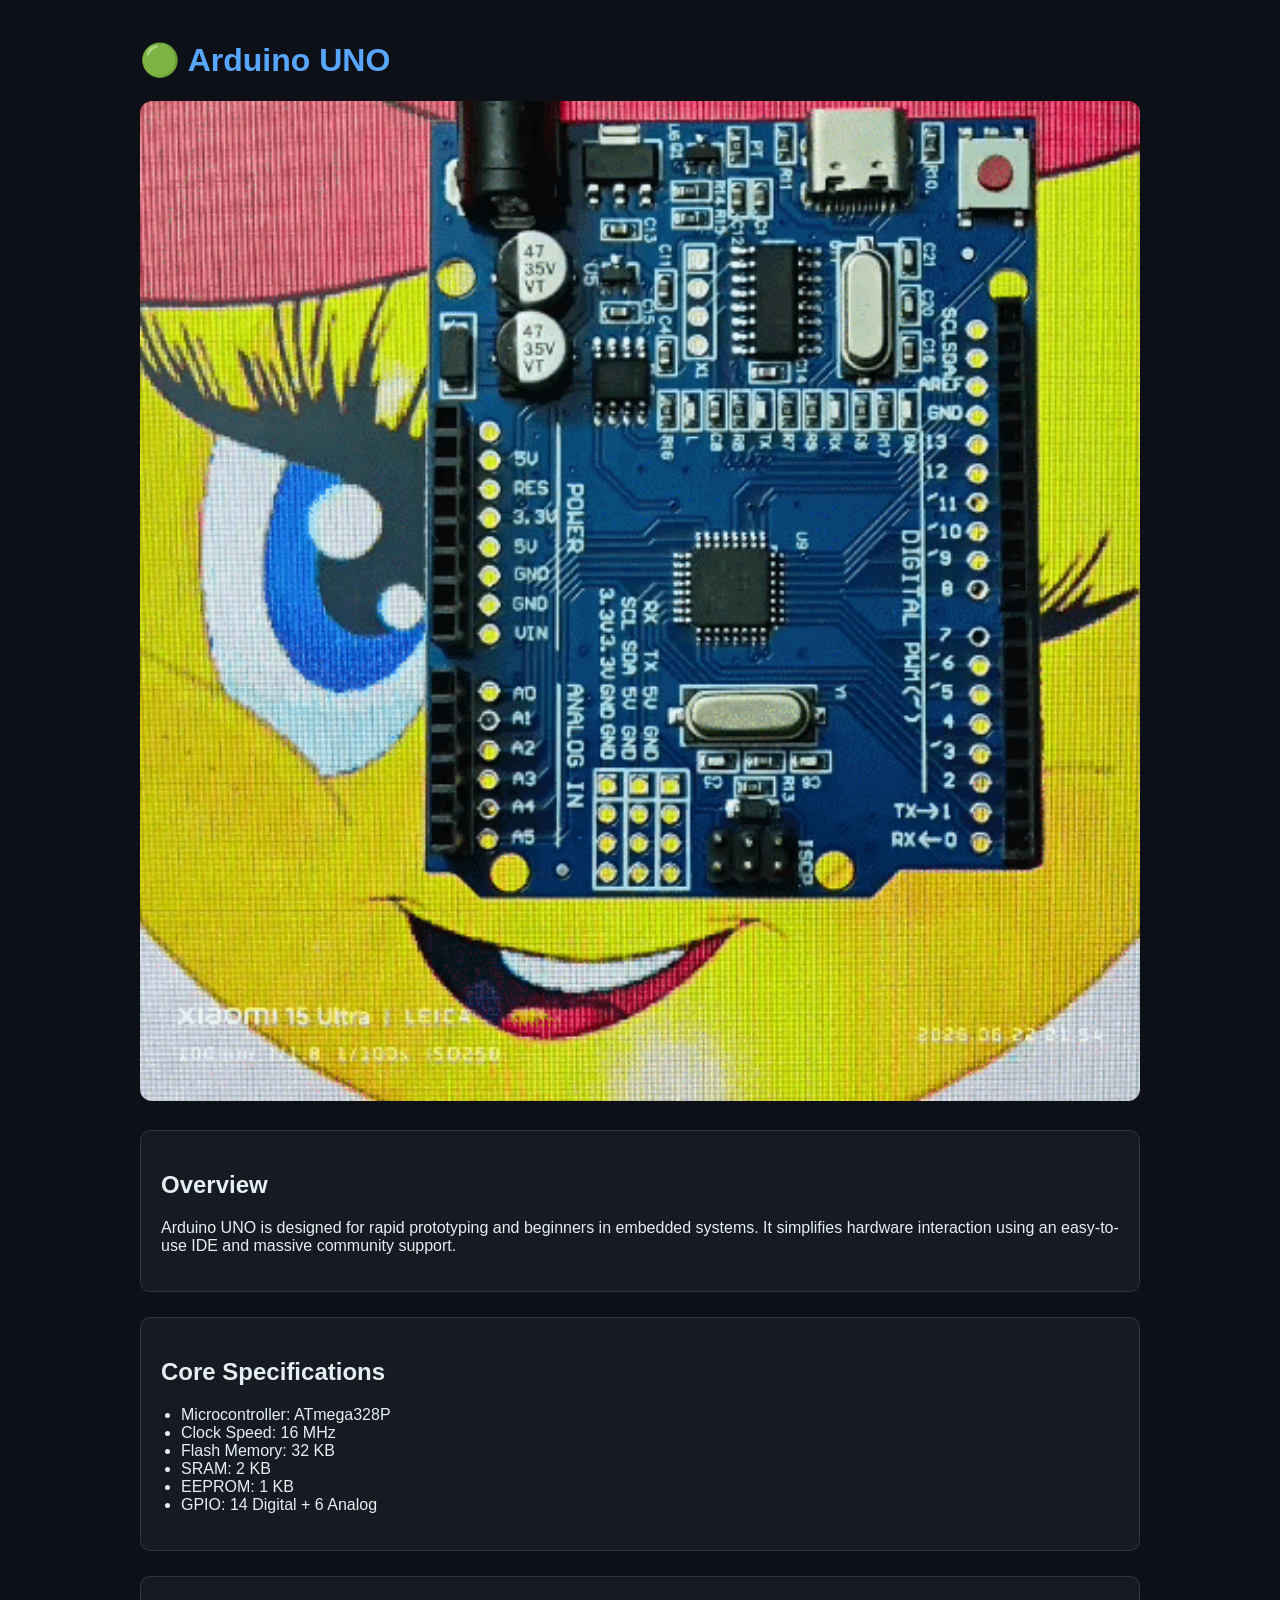
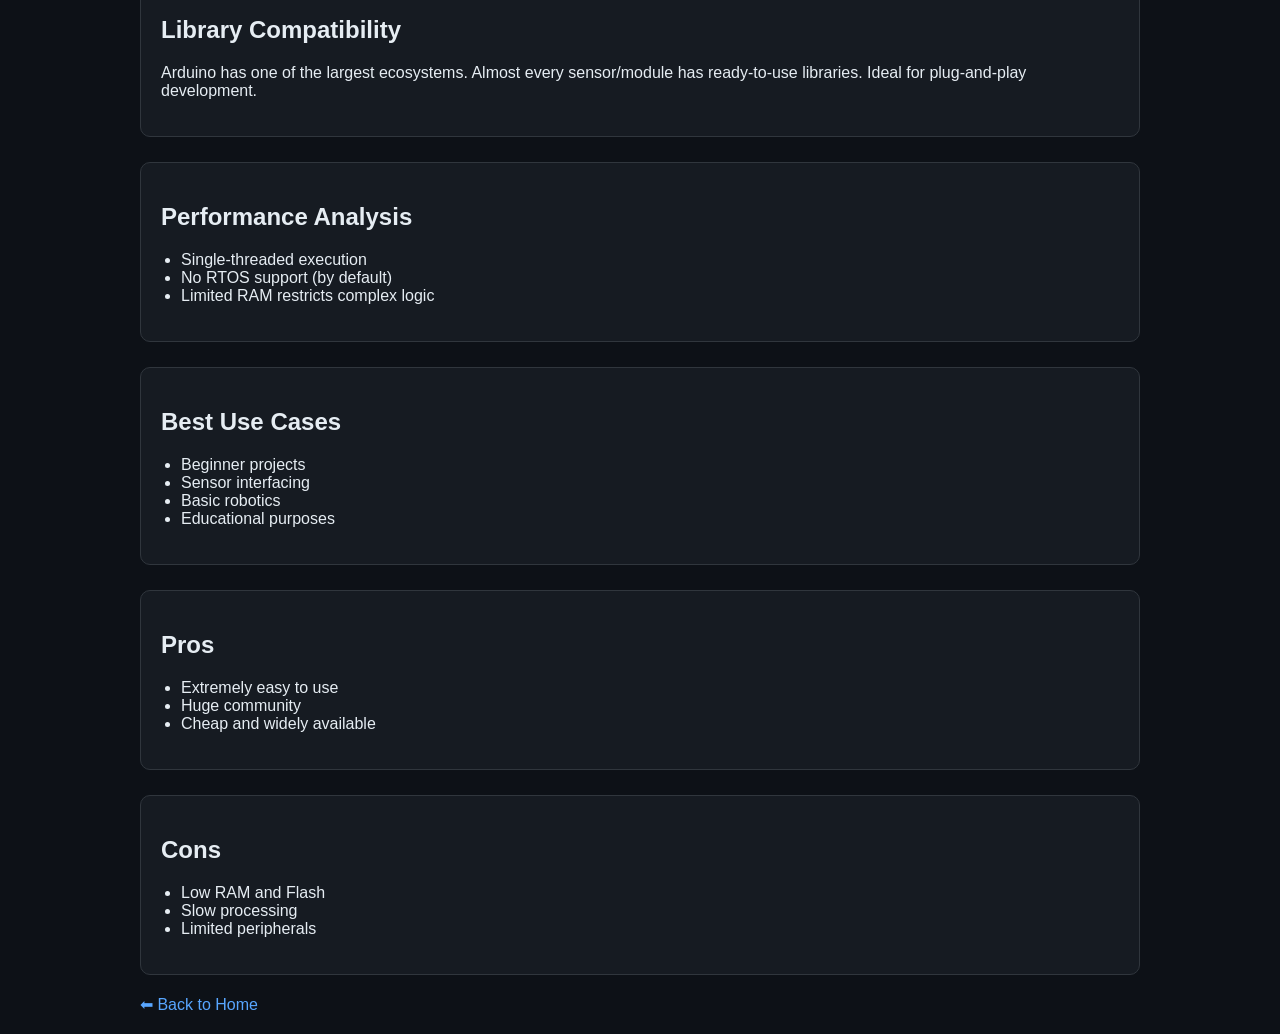
==== arduino.html @ 6913bc60 "Update arduino.html" ====
<!DOCTYPE html>
<html lang="en">
<head>
<meta charset="UTF-8">
<title>Arduino UNO</title>

<style>
body {
  margin:0;
  font-family:Arial;
  background:#0d1117;
  color:#e6edf3;
}

.container {
  max-width:1000px;
  margin:auto;
  padding:20px;
}

h1 {
  color:#58a6ff;
}

.hero img {
  width:100%;
  border-radius:12px;
}

.section {
  margin-top:25px;
  padding:20px;
  background:#161b22;
  border-radius:10px;
  border:1px solid #30363d;
}

ul { padding-left:20px; }

.back {
  display:inline-block;
  margin-top:20px;
  color:#58a6ff;
  text-decoration:none;
}
</style>
</head>

<body>

<div class="container">

<h1>🟢 Arduino UNO</h1>

<div class="hero">
  <img src="Images/Arduino.gif">
</div>

<div class="section">
<h2>Overview</h2>
<p>Arduino UNO is designed for rapid prototyping and beginners in embedded systems. It simplifies hardware interaction using an easy-to-use IDE and massive community support.</p>
</div>

<div class="section">
<h2>Core Specifications</h2>
<ul>
<li>Microcontroller: ATmega328P</li>
<li>Clock Speed: 16 MHz</li>
<li>Flash Memory: 32 KB</li>
<li>SRAM: 2 KB</li>
<li>EEPROM: 1 KB</li>
<li>GPIO: 14 Digital + 6 Analog</li>
</ul>
</div>

<div class="section">
<h2>Library Compatibility</h2>
<p>Arduino has one of the largest ecosystems. Almost every sensor/module has ready-to-use libraries. Ideal for plug-and-play development.</p>
</div>

<div class="section">
<h2>Performance Analysis</h2>
<ul>
<li>Single-threaded execution</li>
<li>No RTOS support (by default)</li>
<li>Limited RAM restricts complex logic</li>
</ul>
</div>

<div class="section">
<h2>Best Use Cases</h2>
<ul>
<li>Beginner projects</li>
<li>Sensor interfacing</li>
<li>Basic robotics</li>
<li>Educational purposes</li>
</ul>
</div>

<div class="section">
<h2>Pros</h2>
<ul>
<li>Extremely easy to use</li>
<li>Huge community</li>
<li>Cheap and widely available</li>
</ul>
</div>

<div class="section">
<h2>Cons</h2>
<ul>
<li>Low RAM and Flash</li>
<li>Slow processing</li>
<li>Limited peripherals</li>
</ul>
</div>

<a class="back" href="index.html">⬅ Back to Home</a>

</div>

</body>
</html>
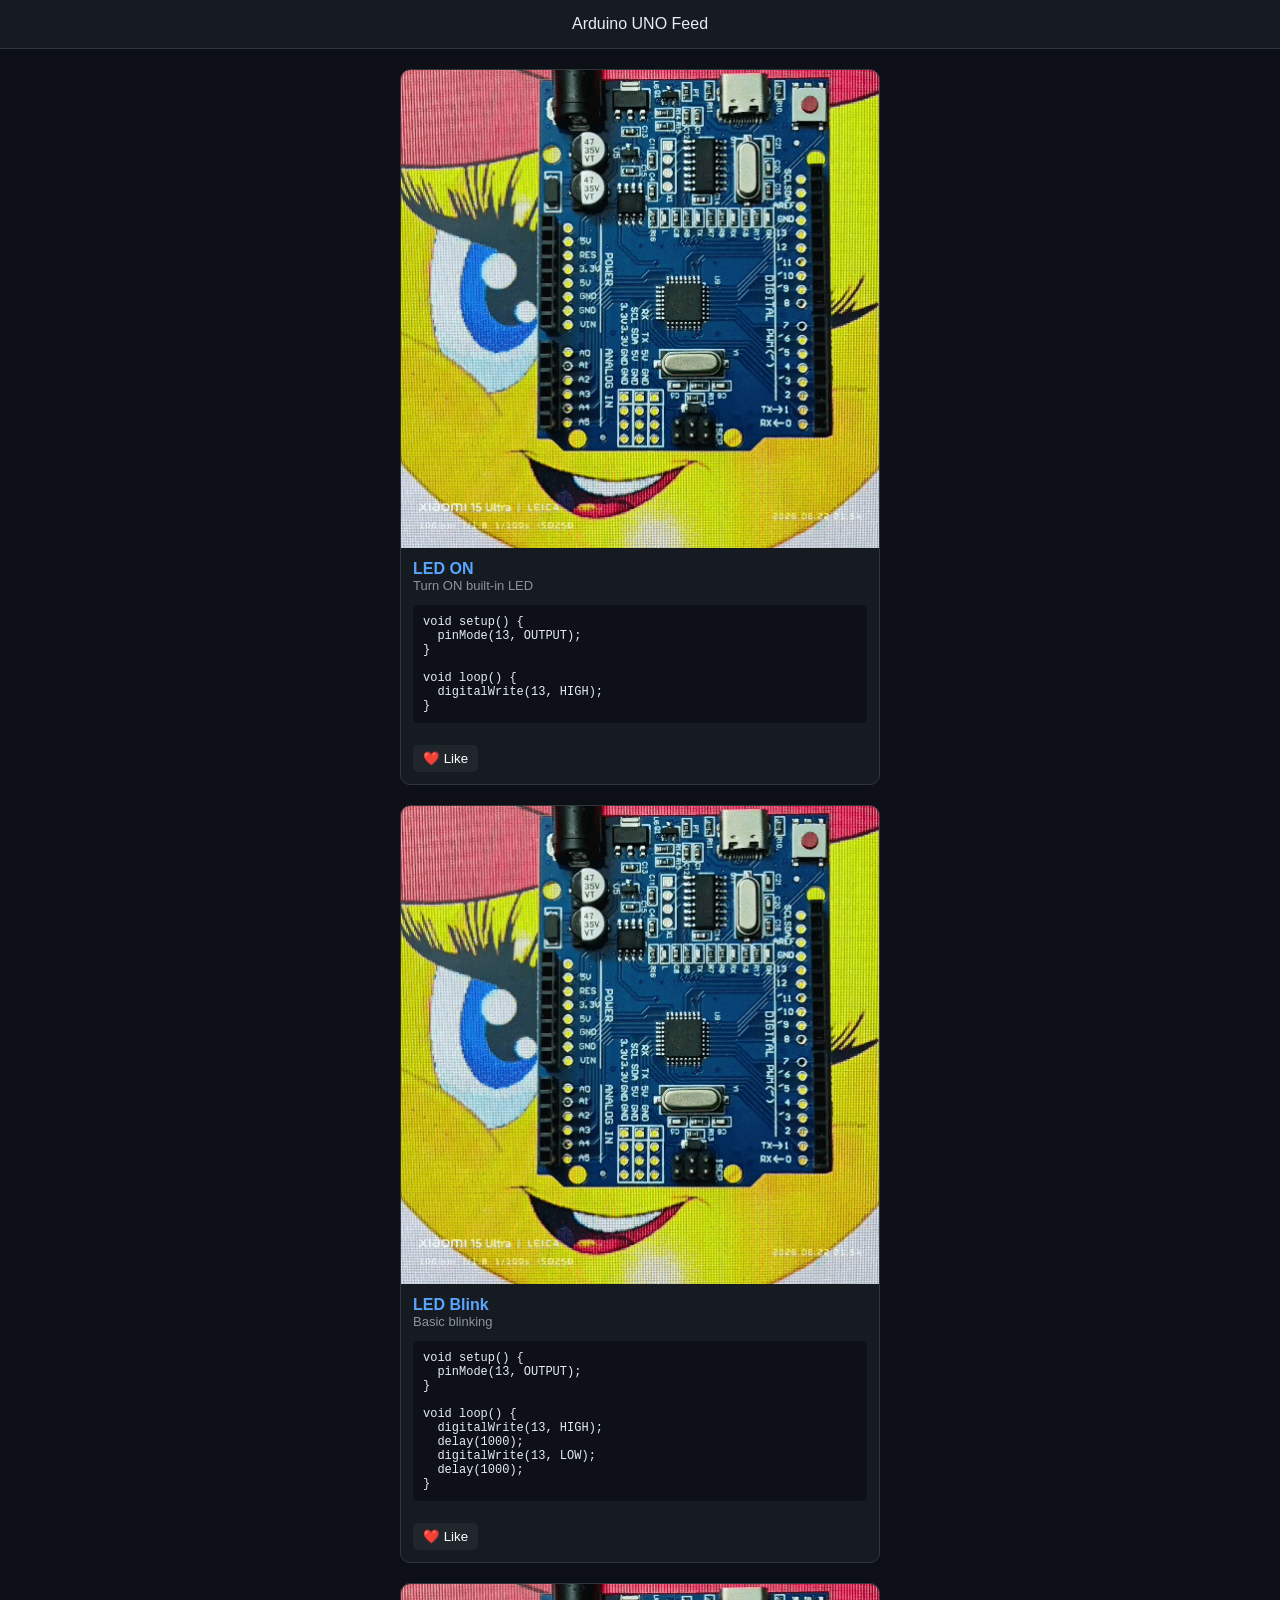
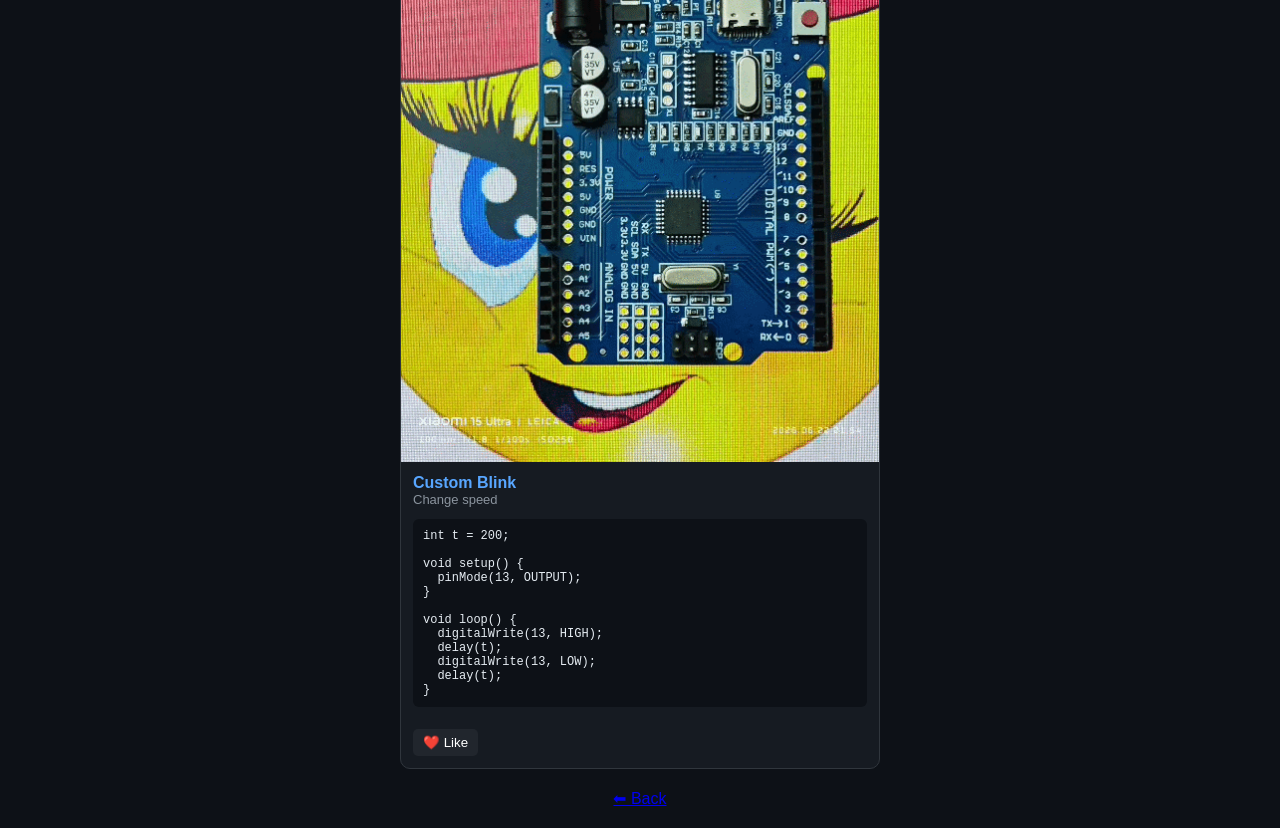
==== commit 113558e2: "Update arduino.html" ====
--- a/arduino.html
+++ b/arduino.html
@@ -2,122 +2,179 @@
 <html lang="en">
 <head>
 <meta charset="UTF-8">
-<title>Arduino UNO</title>
+<meta name="viewport" content="width=device-width, initial-scale=1.0">
+<title>Arduino Feed</title>
 
 <style>
 body {
-  margin:0;
-  font-family:Arial;
-  background:#0d1117;
-  color:#e6edf3;
+  margin: 0;
+  font-family: Arial, sans-serif;
+  background: #0d1117;
+  color: #e6edf3;
 }
 
-.container {
-  max-width:1000px;
-  margin:auto;
-  padding:20px;
+header {
+  text-align: center;
+  padding: 15px;
+  background: #161b22;
+  border-bottom: 1px solid #30363d;
 }
 
-h1 {
-  color:#58a6ff;
+.feed {
+  max-width: 500px;
+  margin: auto;
 }
 
-.hero img {
-  width:100%;
-  border-radius:12px;
+.post {
+  background: #161b22;
+  margin: 20px 10px;
+  border-radius: 10px;
+  overflow: hidden;
+  border: 1px solid #30363d;
 }
 
-.section {
-  margin-top:25px;
-  padding:20px;
-  background:#161b22;
-  border-radius:10px;
-  border:1px solid #30363d;
+.post img {
+  width: 100%;
+  display: block;
 }
 
-ul { padding-left:20px; }
+.content {
+  padding: 12px;
+}
+
+.title {
+  font-weight: bold;
+  color: #58a6ff;
+}
+
+.desc {
+  font-size: 13px;
+  color: #8b949e;
+}
+
+pre {
+  background: #0d1117;
+  padding: 10px;
+  border-radius: 6px;
+  overflow-x: auto;
+  font-size: 12px;
+}
+
+button {
+  margin-top: 10px;
+  padding: 6px 10px;
+  background: #21262d;
+  border: none;
+  color: white;
+  border-radius: 5px;
+  cursor: pointer;
+}
+
+button:hover {
+  background: #30363d;
+}
 
 .back {
-  display:inline-block;
-  margin-top:20px;
-  color:#58a6ff;
-  text-decoration:none;
+  text-align: center;
+  margin: 20px;
 }
 </style>
 </head>
 
 <body>
 
-<div class="container">
+<header>
+  Arduino UNO Feed
+</header>
 
-<h1>🟢 Arduino UNO</h1>
+<div class="feed">
 
-<div class="hero">
-  <img src="Images/Arduino.gif">
-</div>
+  <!-- POST 1 -->
+  <div class="post">
+    <img src="./Images/Arduino.gif" alt="LED ON">
+    <div class="content">
+      <div class="title">LED ON</div>
+      <div class="desc">Turn ON built-in LED</div>
 
-<div class="section">
-<h2>Overview</h2>
-<p>Arduino UNO is designed for rapid prototyping and beginners in embedded systems. It simplifies hardware interaction using an easy-to-use IDE and massive community support.</p>
-</div>
+<pre>
+void setup() {
+  pinMode(13, OUTPUT);
+}
 
-<div class="section">
-<h2>Core Specifications</h2>
-<ul>
-<li>Microcontroller: ATmega328P</li>
-<li>Clock Speed: 16 MHz</li>
-<li>Flash Memory: 32 KB</li>
-<li>SRAM: 2 KB</li>
-<li>EEPROM: 1 KB</li>
-<li>GPIO: 14 Digital + 6 Analog</li>
-</ul>
-</div>
+void loop() {
+  digitalWrite(13, HIGH);
+}
+</pre>
 
-<div class="section">
-<h2>Library Compatibility</h2>
-<p>Arduino has one of the largest ecosystems. Almost every sensor/module has ready-to-use libraries. Ideal for plug-and-play development.</p>
-</div>
+      <button onclick="like(this)">❤️ Like</button>
+    </div>
+  </div>
 
-<div class="section">
-<h2>Performance Analysis</h2>
-<ul>
-<li>Single-threaded execution</li>
-<li>No RTOS support (by default)</li>
-<li>Limited RAM restricts complex logic</li>
-</ul>
-</div>
+  <!-- POST 2 -->
+  <div class="post">
+    <img src="./Images/Arduino.gif" alt="Blink">
+    <div class="content">
+      <div class="title">LED Blink</div>
+      <div class="desc">Basic blinking</div>
 
-<div class="section">
-<h2>Best Use Cases</h2>
-<ul>
-<li>Beginner projects</li>
-<li>Sensor interfacing</li>
-<li>Basic robotics</li>
-<li>Educational purposes</li>
-</ul>
-</div>
+<pre>
+void setup() {
+  pinMode(13, OUTPUT);
+}
 
-<div class="section">
-<h2>Pros</h2>
-<ul>
-<li>Extremely easy to use</li>
-<li>Huge community</li>
-<li>Cheap and widely available</li>
-</ul>
-</div>
+void loop() {
+  digitalWrite(13, HIGH);
+  delay(1000);
+  digitalWrite(13, LOW);
+  delay(1000);
+}
+</pre>
 
-<div class="section">
-<h2>Cons</h2>
-<ul>
-<li>Low RAM and Flash</li>
-<li>Slow processing</li>
-<li>Limited peripherals</li>
-</ul>
-</div>
+      <button onclick="like(this)">❤️ Like</button>
+    </div>
+  </div>
 
-<a class="back" href="index.html">⬅ Back to Home</a>
+  <!-- POST 3 -->
+  <div class="post">
+    <img src="./Images/Arduino.gif" alt="Custom Blink">
+    <div class="content">
+      <div class="title">Custom Blink</div>
+      <div class="desc">Change speed</div>
+
+<pre>
+int t = 200;
+
+void setup() {
+  pinMode(13, OUTPUT);
+}
+
+void loop() {
+  digitalWrite(13, HIGH);
+  delay(t);
+  digitalWrite(13, LOW);
+  delay(t);
+}
+</pre>
+
+      <button onclick="like(this)">❤️ Like</button>
+    </div>
+  </div>
 
 </div>
 
+<div class="back">
+  <a href="./index.html">⬅ Back</a>
+</div>
+
+<script>
+function like(btn) {
+  if (btn.innerHTML === "❤️ Like") {
+    btn.innerHTML = "❤️ Liked";
+  } else {
+    btn.innerHTML = "❤️ Like";
+  }
+}
+</script>
+
 </body>
 </html>
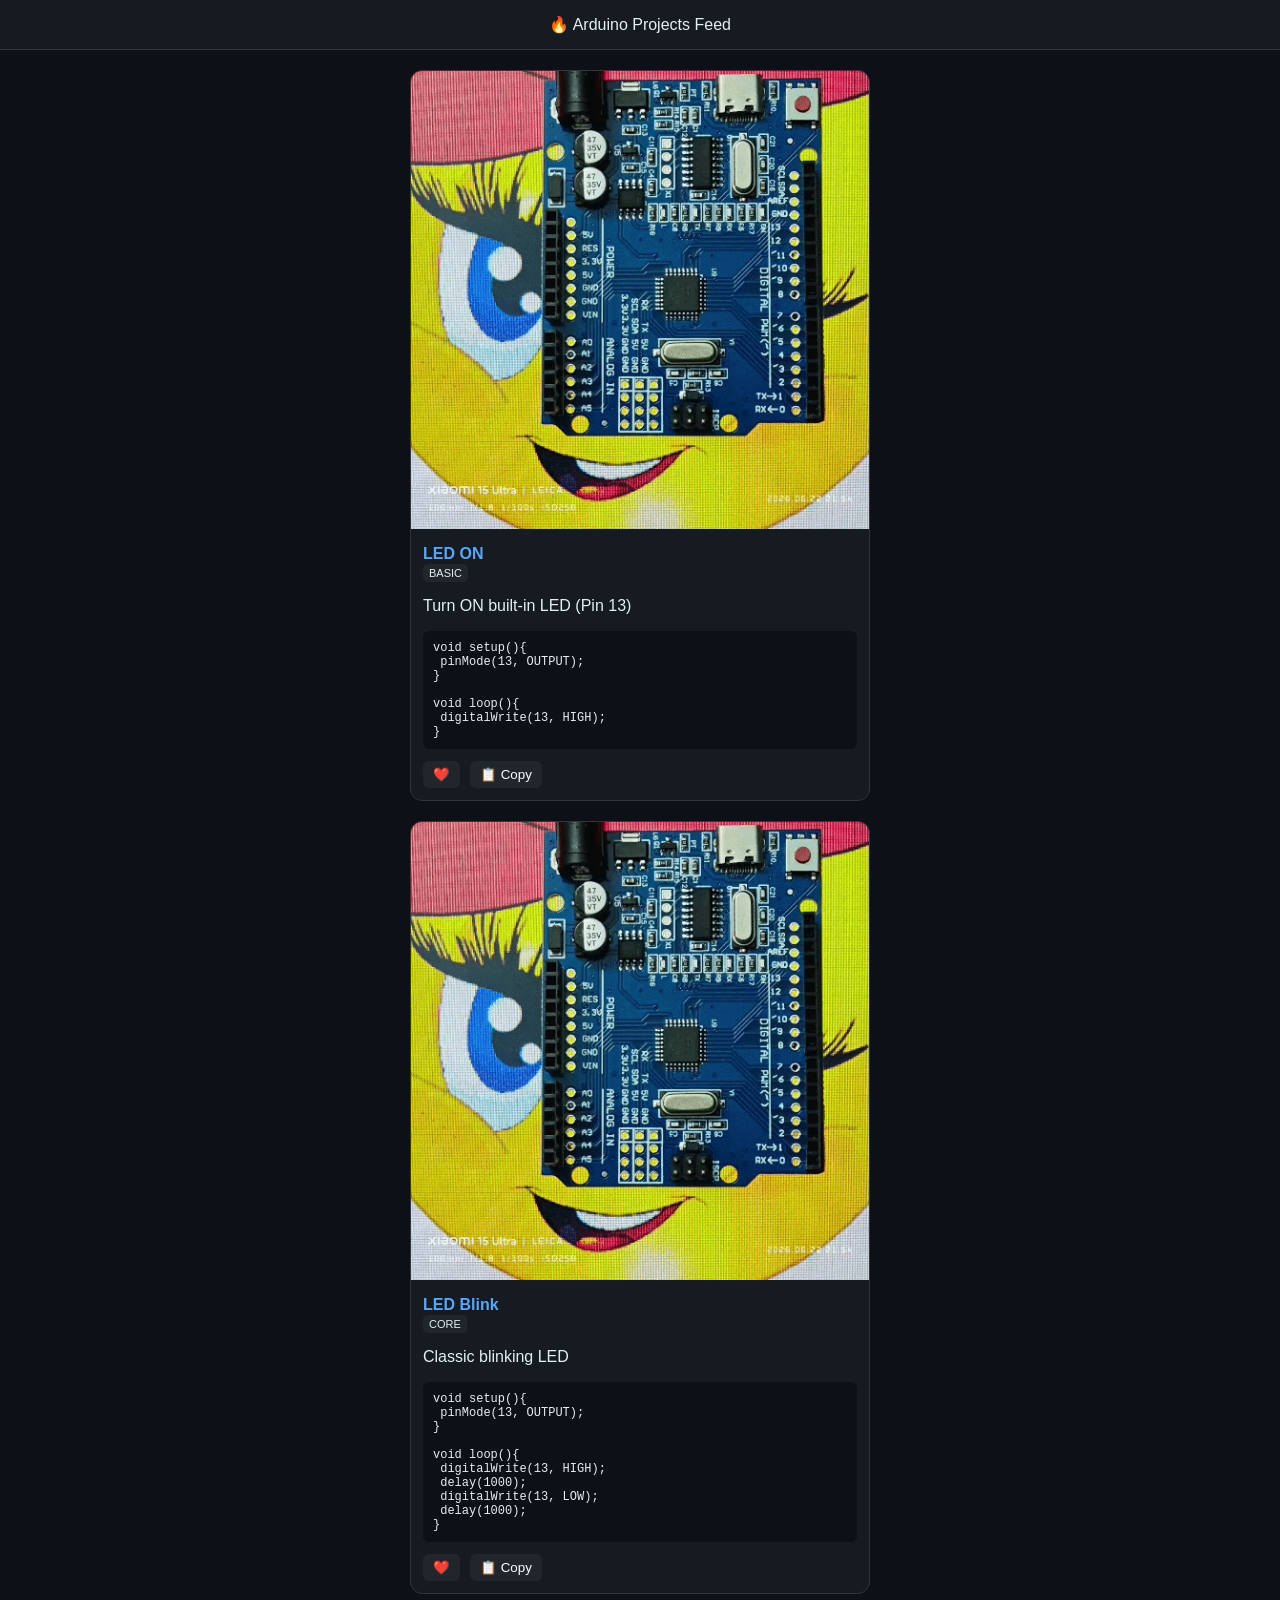
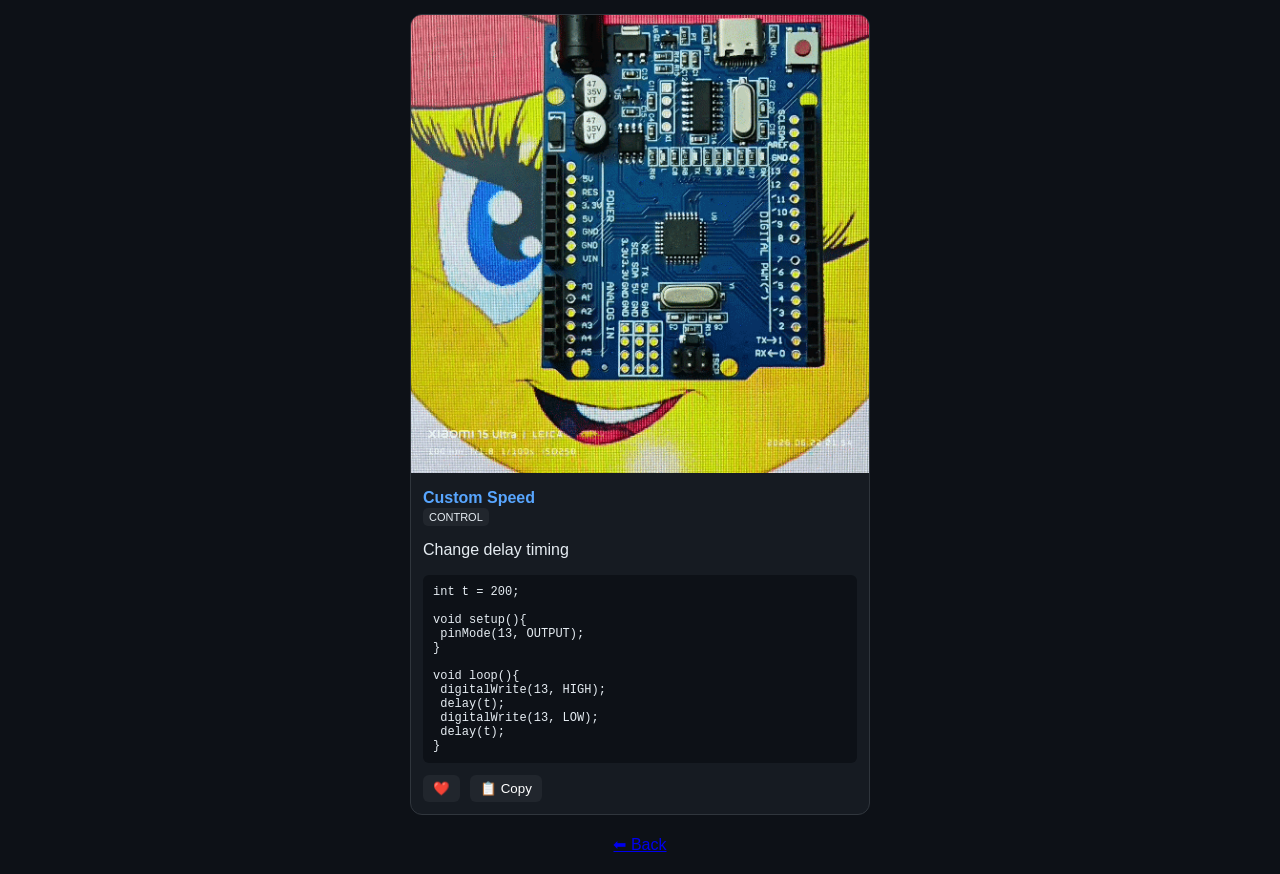
==== commit 9c18c2b5: "Update arduino.html" ====
--- a/arduino.html
+++ b/arduino.html
@@ -1,178 +1,213 @@
 <!DOCTYPE html>
-<html lang="en">
+<html>
 <head>
-<meta charset="UTF-8">
-<meta name="viewport" content="width=device-width, initial-scale=1.0">
 <title>Arduino Feed</title>
 
 <style>
 body {
-  margin: 0;
-  font-family: Arial, sans-serif;
-  background: #0d1117;
-  color: #e6edf3;
-}
-
-header {
-  text-align: center;
-  padding: 15px;
-  background: #161b22;
-  border-bottom: 1px solid #30363d;
-}
-
+  margin:0;
+  font-family:sans-serif;
+  background:#0d1117;
+  color:#e6edf3;
+}
+
+/* HEADER */
+.header {
+  text-align:center;
+  padding:15px;
+  background:#161b22;
+  position:sticky;
+  top:0;
+  border-bottom:1px solid #30363d;
+}
+
+/* FEED */
 .feed {
-  max-width: 500px;
-  margin: auto;
-}
-
+  max-width:500px;
+  margin:auto;
+}
+
+/* POST */
 .post {
-  background: #161b22;
-  margin: 20px 10px;
-  border-radius: 10px;
-  overflow: hidden;
-  border: 1px solid #30363d;
-}
-
+  margin:20px;
+  background:#161b22;
+  border-radius:12px;
+  overflow:hidden;
+  border:1px solid #30363d;
+  transition:0.3s;
+}
+
+.post:hover {
+  border-color:#58a6ff;
+}
+
+/* IMAGE */
 .post img {
-  width: 100%;
-  display: block;
-}
-
+  width:100%;
+}
+
+/* CONTENT */
 .content {
-  padding: 12px;
+  padding:12px;
 }
 
 .title {
-  font-weight: bold;
-  color: #58a6ff;
-}
-
-.desc {
-  font-size: 13px;
-  color: #8b949e;
-}
-
+  color:#58a6ff;
+  font-weight:bold;
+}
+
+.tag {
+  font-size:11px;
+  background:#21262d;
+  padding:3px 6px;
+  border-radius:5px;
+  margin-right:5px;
+}
+
+/* CODE */
 pre {
-  background: #0d1117;
-  padding: 10px;
-  border-radius: 6px;
-  overflow-x: auto;
-  font-size: 12px;
+  background:#0d1117;
+  padding:10px;
+  border-radius:6px;
+  font-size:12px;
+  overflow-x:auto;
+}
+
+/* BUTTONS */
+.actions {
+  display:flex;
+  gap:10px;
+  margin-top:10px;
 }
 
 button {
-  margin-top: 10px;
-  padding: 6px 10px;
-  background: #21262d;
-  border: none;
-  color: white;
-  border-radius: 5px;
-  cursor: pointer;
+  padding:6px 10px;
+  border:none;
+  background:#21262d;
+  color:white;
+  border-radius:6px;
+  cursor:pointer;
 }
 
 button:hover {
-  background: #30363d;
-}
-
+  background:#30363d;
+}
+
+/* BACK */
 .back {
-  text-align: center;
-  margin: 20px;
+  text-align:center;
+  margin:20px;
 }
 </style>
 </head>
 
 <body>
 
-<header>
-  Arduino UNO Feed
-</header>
+<div class="header">🔥 Arduino Projects Feed</div>
 
 <div class="feed">
 
-  <!-- POST 1 -->
-  <div class="post">
-    <img src="./Images/Arduino.gif" alt="LED ON">
-    <div class="content">
-      <div class="title">LED ON</div>
-      <div class="desc">Turn ON built-in LED</div>
-
-<pre>
-void setup() {
-  pinMode(13, OUTPUT);
-}
-
-void loop() {
-  digitalWrite(13, HIGH);
+<!-- POST 1 -->
+<div class="post">
+<img src="./images/arduino.gif">
+<div class="content">
+<div class="title">LED ON</div>
+<span class="tag">BASIC</span>
+
+<p>Turn ON built-in LED (Pin 13)</p>
+
+<pre id="code1">
+void setup(){
+ pinMode(13, OUTPUT);
+}
+
+void loop(){
+ digitalWrite(13, HIGH);
 }
 </pre>
 
-      <button onclick="like(this)">❤️ Like</button>
-    </div>
-  </div>
-
-  <!-- POST 2 -->
-  <div class="post">
-    <img src="./Images/Arduino.gif" alt="Blink">
-    <div class="content">
-      <div class="title">LED Blink</div>
-      <div class="desc">Basic blinking</div>
-
-<pre>
-void setup() {
-  pinMode(13, OUTPUT);
-}
-
-void loop() {
-  digitalWrite(13, HIGH);
-  delay(1000);
-  digitalWrite(13, LOW);
-  delay(1000);
+<div class="actions">
+<button onclick="like(this)">❤️</button>
+<button onclick="copyCode('code1')">📋 Copy</button>
+</div>
+</div>
+</div>
+
+<!-- POST 2 -->
+<div class="post">
+<img src="./images/arduino.gif">
+<div class="content">
+<div class="title">LED Blink</div>
+<span class="tag">CORE</span>
+
+<p>Classic blinking LED</p>
+
+<pre id="code2">
+void setup(){
+ pinMode(13, OUTPUT);
+}
+
+void loop(){
+ digitalWrite(13, HIGH);
+ delay(1000);
+ digitalWrite(13, LOW);
+ delay(1000);
 }
 </pre>
 
-      <button onclick="like(this)">❤️ Like</button>
-    </div>
-  </div>
-
-  <!-- POST 3 -->
-  <div class="post">
-    <img src="./Images/Arduino.gif" alt="Custom Blink">
-    <div class="content">
-      <div class="title">Custom Blink</div>
-      <div class="desc">Change speed</div>
-
-<pre>
+<div class="actions">
+<button onclick="like(this)">❤️</button>
+<button onclick="copyCode('code2')">📋 Copy</button>
+</div>
+</div>
+</div>
+
+<!-- POST 3 -->
+<div class="post">
+<img src="./images/arduino.gif">
+<div class="content">
+<div class="title">Custom Speed</div>
+<span class="tag">CONTROL</span>
+
+<p>Change delay timing</p>
+
+<pre id="code3">
 int t = 200;
 
-void setup() {
-  pinMode(13, OUTPUT);
-}
-
-void loop() {
-  digitalWrite(13, HIGH);
-  delay(t);
-  digitalWrite(13, LOW);
-  delay(t);
+void setup(){
+ pinMode(13, OUTPUT);
+}
+
+void loop(){
+ digitalWrite(13, HIGH);
+ delay(t);
+ digitalWrite(13, LOW);
+ delay(t);
 }
 </pre>
 
-      <button onclick="like(this)">❤️ Like</button>
-    </div>
-  </div>
+<div class="actions">
+<button onclick="like(this)">❤️</button>
+<button onclick="copyCode('code3')">📋 Copy</button>
+</div>
+</div>
+</div>
 
 </div>
 
 <div class="back">
-  <a href="./index.html">⬅ Back</a>
+<a href="./index.html">⬅ Back</a>
 </div>
 
 <script>
-function like(btn) {
-  if (btn.innerHTML === "❤️ Like") {
-    btn.innerHTML = "❤️ Liked";
-  } else {
-    btn.innerHTML = "❤️ Like";
-  }
+function like(btn){
+ btn.style.color = btn.style.color === "red" ? "white" : "red";
+}
+
+function copyCode(id){
+ let text = document.getElementById(id).innerText;
+ navigator.clipboard.writeText(text);
+ alert("Code copied!");
 }
 </script>
 
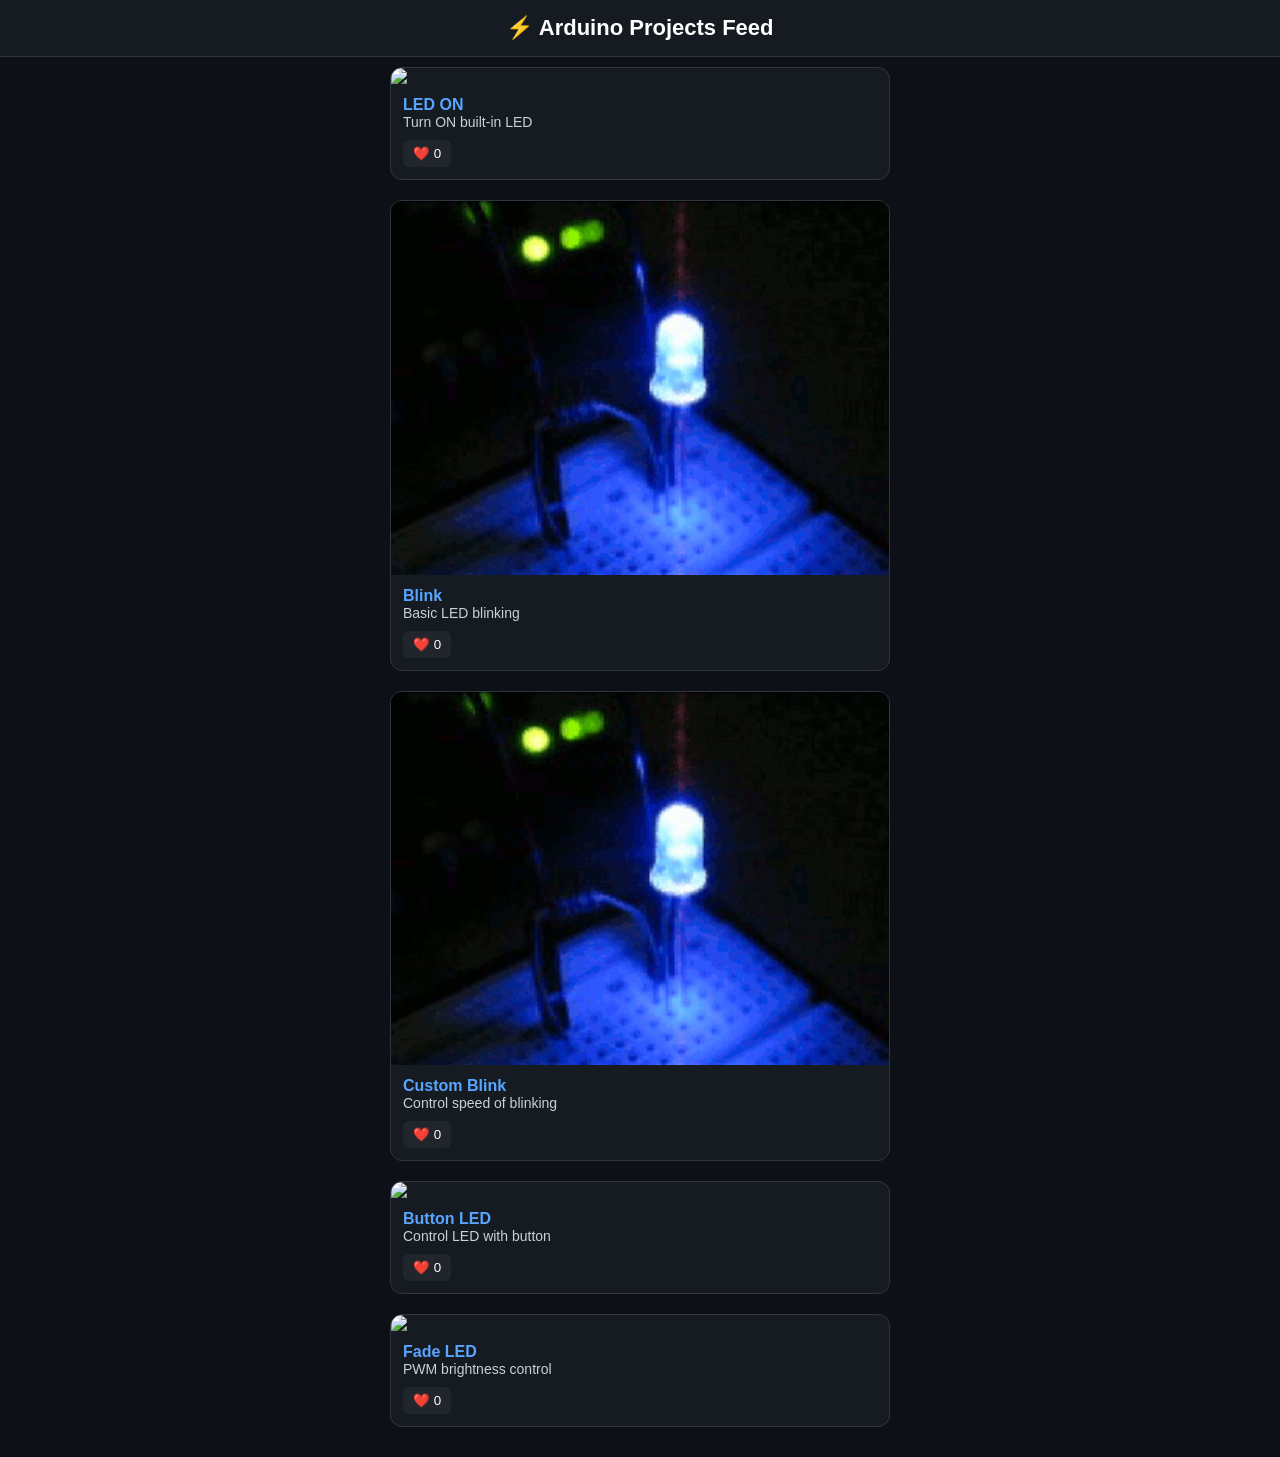
==== commit 3143a9da: "Update arduino.html" ====
--- a/arduino.html
+++ b/arduino.html
@@ -1,214 +1,192 @@
 <!DOCTYPE html>
-<html>
+<html lang="en">
 <head>
+<meta charset="UTF-8">
+<meta name="viewport" content="width=device-width, initial-scale=1.0">
 <title>Arduino Feed</title>
 
 <style>
 body {
-  margin:0;
-  font-family:sans-serif;
-  background:#0d1117;
-  color:#e6edf3;
+  margin: 0;
+  font-family: Arial, sans-serif;
+  background: #0d1117;
+  color: white;
 }
 
 /* HEADER */
 .header {
-  text-align:center;
-  padding:15px;
-  background:#161b22;
-  position:sticky;
-  top:0;
-  border-bottom:1px solid #30363d;
+  text-align: center;
+  padding: 15px;
+  font-size: 22px;
+  font-weight: bold;
+  background: #161b22;
+  border-bottom: 1px solid #30363d;
 }
 
 /* FEED */
 .feed {
-  max-width:500px;
-  margin:auto;
+  max-width: 500px;
+  margin: auto;
+  padding: 10px;
 }
 
 /* POST */
 .post {
-  margin:20px;
-  background:#161b22;
-  border-radius:12px;
-  overflow:hidden;
-  border:1px solid #30363d;
-  transition:0.3s;
+  background: #161b22;
+  margin-bottom: 20px;
+  border-radius: 12px;
+  overflow: hidden;
+  border: 1px solid #30363d;
+  cursor: pointer;
+  transition: 0.2s;
 }
 
 .post:hover {
-  border-color:#58a6ff;
+  transform: scale(1.02);
 }
 
 /* IMAGE */
 .post img {
-  width:100%;
+  width: 100%;
+  display: block;
 }
 
 /* CONTENT */
 .content {
-  padding:12px;
+  padding: 12px;
 }
 
 .title {
-  color:#58a6ff;
-  font-weight:bold;
+  color: #58a6ff;
+  font-weight: bold;
 }
 
-.tag {
-  font-size:11px;
-  background:#21262d;
-  padding:3px 6px;
-  border-radius:5px;
-  margin-right:5px;
+.desc {
+  color: #c9d1d9;
+  font-size: 14px;
 }
 
-/* CODE */
-pre {
-  background:#0d1117;
-  padding:10px;
-  border-radius:6px;
-  font-size:12px;
-  overflow-x:auto;
-}
-
-/* BUTTONS */
+/* ACTIONS */
 .actions {
-  display:flex;
-  gap:10px;
-  margin-top:10px;
+  display: flex;
+  justify-content: space-between;
+  margin-top: 10px;
 }
 
 button {
-  padding:6px 10px;
-  border:none;
-  background:#21262d;
-  color:white;
-  border-radius:6px;
-  cursor:pointer;
+  background: #21262d;
+  border: none;
+  color: white;
+  padding: 6px 10px;
+  border-radius: 6px;
+  cursor: pointer;
 }
 
 button:hover {
-  background:#30363d;
-}
-
-/* BACK */
-.back {
-  text-align:center;
-  margin:20px;
+  background: #30363d;
 }
 </style>
 </head>
 
 <body>
 
-<div class="header">🔥 Arduino Projects Feed</div>
+<div class="header">⚡ Arduino Projects Feed</div>
 
 <div class="feed">
 
-<!-- POST 1 -->
-<div class="post">
-<img src="./images/arduino.gif">
+<!-- LED ON -->
+<div class="post" onclick="openPage('pages/led-on.html')">
+<img src="images/led-on.png">
 <div class="content">
 <div class="title">LED ON</div>
-<span class="tag">BASIC</span>
-
-<p>Turn ON built-in LED (Pin 13)</p>
-
-<pre id="code1">
-void setup(){
- pinMode(13, OUTPUT);
-}
-
-void loop(){
- digitalWrite(13, HIGH);
-}
-</pre>
+<div class="desc">Turn ON built-in LED</div>
 
 <div class="actions">
-<button onclick="like(this)">❤️</button>
-<button onclick="copyCode('code1')">📋 Copy</button>
+<button onclick="like(event,'p1')">❤️ <span id="p1">0</span></button>
 </div>
 </div>
 </div>
 
-<!-- POST 2 -->
-<div class="post">
-<img src="./images/arduino.gif">
+<!-- BLINK -->
+<div class="post" onclick="openPage('pages/blink.html')">
+<img src="images/blink.gif">
 <div class="content">
-<div class="title">LED Blink</div>
-<span class="tag">CORE</span>
-
-<p>Classic blinking LED</p>
-
-<pre id="code2">
-void setup(){
- pinMode(13, OUTPUT);
-}
-
-void loop(){
- digitalWrite(13, HIGH);
- delay(1000);
- digitalWrite(13, LOW);
- delay(1000);
-}
-</pre>
+<div class="title">Blink</div>
+<div class="desc">Basic LED blinking</div>
 
 <div class="actions">
-<button onclick="like(this)">❤️</button>
-<button onclick="copyCode('code2')">📋 Copy</button>
+<button onclick="like(event,'p2')">❤️ <span id="p2">0</span></button>
 </div>
 </div>
 </div>
 
-<!-- POST 3 -->
-<div class="post">
-<img src="./images/arduino.gif">
+<!-- CUSTOM BLINK -->
+<div class="post" onclick="openPage('pages/custom-blink.html')">
+<img src="images/blink.gif">
 <div class="content">
-<div class="title">Custom Speed</div>
-<span class="tag">CONTROL</span>
-
-<p>Change delay timing</p>
-
-<pre id="code3">
-int t = 200;
-
-void setup(){
- pinMode(13, OUTPUT);
-}
-
-void loop(){
- digitalWrite(13, HIGH);
- delay(t);
- digitalWrite(13, LOW);
- delay(t);
-}
-</pre>
+<div class="title">Custom Blink</div>
+<div class="desc">Control speed of blinking</div>
 
 <div class="actions">
-<button onclick="like(this)">❤️</button>
-<button onclick="copyCode('code3')">📋 Copy</button>
+<button onclick="like(event,'p3')">❤️ <span id="p3">0</span></button>
+</div>
+</div>
+</div>
+
+<!-- BUTTON LED -->
+<div class="post" onclick="openPage('pages/button-led.html')">
+<img src="images/button.gif">
+<div class="content">
+<div class="title">Button LED</div>
+<div class="desc">Control LED with button</div>
+
+<div class="actions">
+<button onclick="like(event,'p4')">❤️ <span id="p4">0</span></button>
+</div>
+</div>
+</div>
+
+<!-- FADE LED -->
+<div class="post" onclick="openPage('pages/fade-led.html')">
+<img src="images/fade.gif">
+<div class="content">
+<div class="title">Fade LED</div>
+<div class="desc">PWM brightness control</div>
+
+<div class="actions">
+<button onclick="like(event,'p5')">❤️ <span id="p5">0</span></button>
 </div>
 </div>
 </div>
 
 </div>
 
-<div class="back">
-<a href="./index.html">⬅ Back</a>
-</div>
+<script>
 
-<script>
-function like(btn){
- btn.style.color = btn.style.color === "red" ? "white" : "red";
+/* OPEN PAGE */
+function openPage(page){
+  window.location.href = page;
 }
 
-function copyCode(id){
- let text = document.getElementById(id).innerText;
- navigator.clipboard.writeText(text);
- alert("Code copied!");
+/* LIKE SYSTEM */
+function like(e,id){
+  e.stopPropagation();
+
+  let count = localStorage.getItem(id) || 0;
+  count++;
+
+  localStorage.setItem(id,count);
+  document.getElementById(id).innerText = count;
 }
+
+/* LOAD SAVED LIKES */
+window.onload = function(){
+  ['p1','p2','p3','p4','p5'].forEach(id=>{
+    let val = localStorage.getItem(id) || 0;
+    document.getElementById(id).innerText = val;
+  });
+}
+
 </script>
 
 </body>
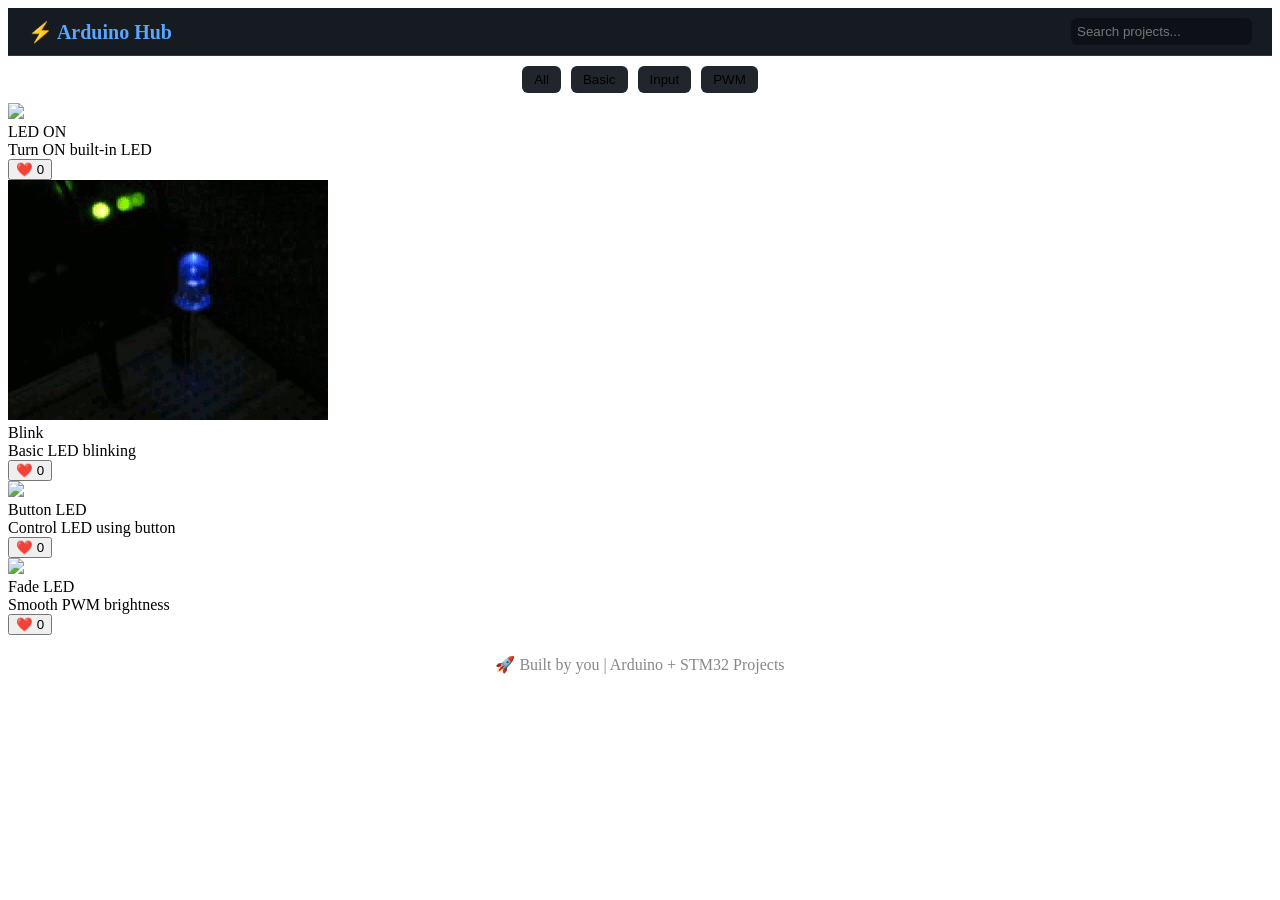
==== commit 919ba429: "Update arduino.html" ====
--- a/arduino.html
+++ b/arduino.html
@@ -5,97 +5,86 @@
 <meta name="viewport" content="width=device-width, initial-scale=1.0">
 <title>Arduino Feed</title>
 
+<link rel="stylesheet" href="styles/style.css">
+
 <style>
-body {
-  margin: 0;
-  font-family: Arial, sans-serif;
-  background: #0d1117;
-  color: white;
-}
-
-/* HEADER */
-.header {
-  text-align: center;
-  padding: 15px;
-  font-size: 22px;
-  font-weight: bold;
-  background: #161b22;
-  border-bottom: 1px solid #30363d;
-}
-
-/* FEED */
-.feed {
-  max-width: 500px;
-  margin: auto;
-  padding: 10px;
-}
-
-/* POST */
-.post {
-  background: #161b22;
-  margin-bottom: 20px;
-  border-radius: 12px;
-  overflow: hidden;
-  border: 1px solid #30363d;
-  cursor: pointer;
-  transition: 0.2s;
-}
-
-.post:hover {
-  transform: scale(1.02);
-}
-
-/* IMAGE */
-.post img {
-  width: 100%;
-  display: block;
-}
-
-/* CONTENT */
-.content {
-  padding: 12px;
-}
-
-.title {
-  color: #58a6ff;
-  font-weight: bold;
-}
-
-.desc {
-  color: #c9d1d9;
-  font-size: 14px;
-}
-
-/* ACTIONS */
-.actions {
-  display: flex;
-  justify-content: space-between;
-  margin-top: 10px;
-}
-
-button {
-  background: #21262d;
-  border: none;
-  color: white;
-  padding: 6px 10px;
-  border-radius: 6px;
-  cursor: pointer;
-}
-
-button:hover {
-  background: #30363d;
-}
+
+/* NAVBAR */
+.navbar {
+  display:flex;
+  justify-content:space-between;
+  align-items:center;
+  padding:10px 20px;
+  background:#161b22;
+  border-bottom:1px solid #30363d;
+}
+
+.logo {
+  font-size:20px;
+  font-weight:bold;
+  color:#58a6ff;
+}
+
+.search {
+  padding:6px;
+  border-radius:6px;
+  border:none;
+  background:#0d1117;
+  color:white;
+}
+
+/* FILTERS */
+.filters {
+  display:flex;
+  gap:10px;
+  padding:10px;
+  justify-content:center;
+}
+
+.filter-btn {
+  background:#21262d;
+  border:none;
+  padding:6px 12px;
+  border-radius:6px;
+  cursor:pointer;
+}
+
+.filter-btn:hover {
+  background:#30363d;
+}
+
+/* FOOTER */
+.footer {
+  text-align:center;
+  padding:20px;
+  color:#888;
+}
+
 </style>
+
 </head>
 
 <body>
 
-<div class="header">⚡ Arduino Projects Feed</div>
-
-<div class="feed">
+<!-- NAVBAR -->
+<div class="navbar">
+  <div class="logo">⚡ Arduino Hub</div>
+  <input class="search" placeholder="Search projects..." onkeyup="searchPost(this.value)">
+</div>
+
+<!-- FILTERS -->
+<div class="filters">
+  <button class="filter-btn" onclick="filter('all')">All</button>
+  <button class="filter-btn" onclick="filter('basic')">Basic</button>
+  <button class="filter-btn" onclick="filter('input')">Input</button>
+  <button class="filter-btn" onclick="filter('pwm')">PWM</button>
+</div>
+
+<!-- FEED -->
+<div class="feed" id="feed">
 
 <!-- LED ON -->
-<div class="post" onclick="openPage('pages/led-on.html')">
+<div class="post basic" data-name="led on" onclick="openPage('pages/led-on.html')">
 <img src="images/led-on.png">
 <div class="content">
 <div class="title">LED ON</div>
@@ -108,7 +97,7 @@
 </div>
 
 <!-- BLINK -->
-<div class="post" onclick="openPage('pages/blink.html')">
+<div class="post basic" data-name="blink" onclick="openPage('pages/blink.html')">
 <img src="images/blink.gif">
 <div class="content">
 <div class="title">Blink</div>
@@ -120,12 +109,12 @@
 </div>
 </div>
 
-<!-- CUSTOM BLINK -->
-<div class="post" onclick="openPage('pages/custom-blink.html')">
-<img src="images/blink.gif">
-<div class="content">
-<div class="title">Custom Blink</div>
-<div class="desc">Control speed of blinking</div>
+<!-- BUTTON -->
+<div class="post input" data-name="button led" onclick="openPage('pages/button-led.html')">
+<img src="images/button.gif">
+<div class="content">
+<div class="title">Button LED</div>
+<div class="desc">Control LED using button</div>
 
 <div class="actions">
 <button onclick="like(event,'p3')">❤️ <span id="p3">0</span></button>
@@ -133,12 +122,12 @@
 </div>
 </div>
 
-<!-- BUTTON LED -->
-<div class="post" onclick="openPage('pages/button-led.html')">
-<img src="images/button.gif">
-<div class="content">
-<div class="title">Button LED</div>
-<div class="desc">Control LED with button</div>
+<!-- FADE -->
+<div class="post pwm" data-name="fade led" onclick="openPage('pages/fade-led.html')">
+<img src="images/fade.gif">
+<div class="content">
+<div class="title">Fade LED</div>
+<div class="desc">Smooth PWM brightness</div>
 
 <div class="actions">
 <button onclick="like(event,'p4')">❤️ <span id="p4">0</span></button>
@@ -146,29 +135,21 @@
 </div>
 </div>
 
-<!-- FADE LED -->
-<div class="post" onclick="openPage('pages/fade-led.html')">
-<img src="images/fade.gif">
-<div class="content">
-<div class="title">Fade LED</div>
-<div class="desc">PWM brightness control</div>
-
-<div class="actions">
-<button onclick="like(event,'p5')">❤️ <span id="p5">0</span></button>
-</div>
-</div>
-</div>
-
+</div>
+
+<!-- FOOTER -->
+<div class="footer">
+  🚀 Built by you | Arduino + STM32 Projects
 </div>
 
 <script>
 
-/* OPEN PAGE */
+// OPEN PAGE
 function openPage(page){
   window.location.href = page;
 }
 
-/* LIKE SYSTEM */
+// LIKE SYSTEM
 function like(e,id){
   e.stopPropagation();
 
@@ -179,11 +160,39 @@
   document.getElementById(id).innerText = count;
 }
 
-/* LOAD SAVED LIKES */
+// LOAD LIKES
 window.onload = function(){
-  ['p1','p2','p3','p4','p5'].forEach(id=>{
-    let val = localStorage.getItem(id) || 0;
-    document.getElementById(id).innerText = val;
+  ['p1','p2','p3','p4'].forEach(id=>{
+    document.getElementById(id).innerText =
+      localStorage.getItem(id) || 0;
+  });
+}
+
+// FILTER SYSTEM
+function filter(type){
+  let posts = document.querySelectorAll(".post");
+
+  posts.forEach(p=>{
+    if(type === "all"){
+      p.style.display = "block";
+    } else {
+      p.style.display = p.classList.contains(type) ? "block" : "none";
+    }
+  });
+}
+
+// SEARCH SYSTEM
+function searchPost(text){
+  text = text.toLowerCase();
+
+  document.querySelectorAll(".post").forEach(p=>{
+    let name = p.getAttribute("data-name");
+
+    if(name.includes(text)){
+      p.style.display = "block";
+    } else {
+      p.style.display = "none";
+    }
   });
 }
 
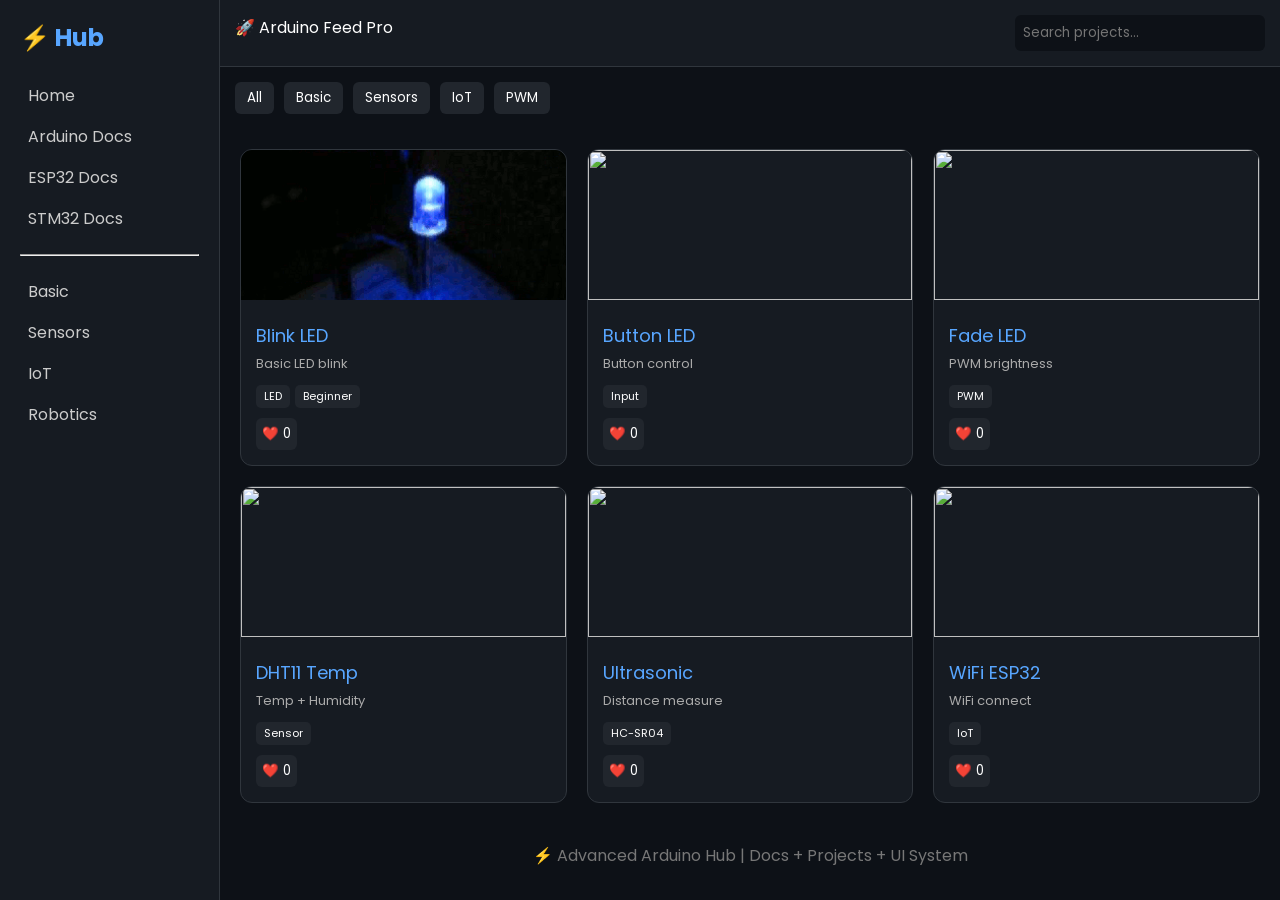
==== commit 51c2276a: "Update arduino.html" ====
--- a/arduino.html
+++ b/arduino.html
@@ -3,200 +3,308 @@
 <head>
 <meta charset="UTF-8">
 <meta name="viewport" content="width=device-width, initial-scale=1.0">
-<title>Arduino Feed</title>
-
-<link rel="stylesheet" href="styles/style.css">
+<title>Arduino Hub Pro</title>
+
+<link href="https://fonts.googleapis.com/css2?family=Poppins:wght@300;400;600&display=swap" rel="stylesheet">
 
 <style>
 
+/* RESET */
+*{margin:0;padding:0;box-sizing:border-box;font-family:'Poppins',sans-serif;}
+
+body{
+  background:#0d1117;
+  color:#fff;
+  display:flex;
+}
+
+/* SIDEBAR */
+.sidebar{
+  width:220px;
+  background:#161b22;
+  height:100vh;
+  padding:20px;
+  border-right:1px solid #30363d;
+  position:fixed;
+}
+
+.sidebar h2{
+  color:#58a6ff;
+  margin-bottom:20px;
+}
+
+.sidebar a{
+  display:block;
+  padding:8px;
+  color:#ccc;
+  text-decoration:none;
+  border-radius:6px;
+}
+
+.sidebar a:hover{
+  background:#21262d;
+  color:#fff;
+}
+
+/* MAIN */
+.main{
+  margin-left:220px;
+  width:100%;
+}
+
 /* NAVBAR */
-.navbar {
+.navbar{
   display:flex;
   justify-content:space-between;
-  align-items:center;
-  padding:10px 20px;
+  padding:15px;
   background:#161b22;
   border-bottom:1px solid #30363d;
 }
 
-.logo {
-  font-size:20px;
-  font-weight:bold;
-  color:#58a6ff;
-}
-
-.search {
-  padding:6px;
+.search{
+  padding:8px;
   border-radius:6px;
   border:none;
   background:#0d1117;
   color:white;
+  width:250px;
 }
 
 /* FILTERS */
-.filters {
+.filters{
   display:flex;
   gap:10px;
-  padding:10px;
-  justify-content:center;
-}
-
-.filter-btn {
+  padding:15px;
+  flex-wrap:wrap;
+}
+
+.filter-btn{
   background:#21262d;
   border:none;
   padding:6px 12px;
   border-radius:6px;
   cursor:pointer;
-}
-
-.filter-btn:hover {
+  color:#fff;
+}
+
+.filter-btn:hover{
   background:#30363d;
 }
 
+/* GRID */
+.feed{
+  display:grid;
+  grid-template-columns:repeat(auto-fit,minmax(250px,1fr));
+  gap:20px;
+  padding:20px;
+}
+
+/* CARD */
+.post{
+  background:#161b22;
+  border-radius:12px;
+  overflow:hidden;
+  cursor:pointer;
+  transition:.2s;
+  border:1px solid #30363d;
+}
+
+.post:hover{
+  transform:translateY(-5px);
+}
+
+.post img{
+  width:100%;
+  height:150px;
+  object-fit:cover;
+}
+
+.content{
+  padding:15px;
+}
+
+.title{
+  font-size:18px;
+  color:#58a6ff;
+}
+
+.desc{
+  font-size:13px;
+  color:#aaa;
+  margin:5px 0;
+}
+
+.tags{
+  margin-top:8px;
+}
+
+.tag{
+  display:inline-block;
+  background:#21262d;
+  padding:3px 8px;
+  border-radius:5px;
+  font-size:11px;
+  margin-right:5px;
+}
+
+/* ACTIONS */
+.actions{
+  margin-top:10px;
+}
+
+button{
+  background:#21262d;
+  border:none;
+  padding:6px;
+  border-radius:6px;
+  color:#fff;
+  cursor:pointer;
+}
+
+button:hover{
+  background:#30363d;
+}
+
 /* FOOTER */
-.footer {
+.footer{
   text-align:center;
   padding:20px;
-  color:#888;
+  color:#777;
 }
 
 </style>
-
 </head>
 
 <body>
+
+<!-- SIDEBAR -->
+<div class="sidebar">
+<h2>⚡ Hub</h2>
+
+<a href="index.html">Home</a>
+<a href="arduino.html">Arduino Docs</a>
+<a href="esp32.html">ESP32 Docs</a>
+<a href="stm32.html">STM32 Docs</a>
+
+<hr style="margin:15px 0;">
+
+<a href="#">Basic</a>
+<a href="#">Sensors</a>
+<a href="#">IoT</a>
+<a href="#">Robotics</a>
+</div>
+
+<div class="main">
 
 <!-- NAVBAR -->
 <div class="navbar">
-  <div class="logo">⚡ Arduino Hub</div>
-  <input class="search" placeholder="Search projects..." onkeyup="searchPost(this.value)">
+<div>🚀 Arduino Feed Pro</div>
+<input class="search" placeholder="Search projects..." onkeyup="searchPost(this.value)">
 </div>
 
 <!-- FILTERS -->
 <div class="filters">
-  <button class="filter-btn" onclick="filter('all')">All</button>
-  <button class="filter-btn" onclick="filter('basic')">Basic</button>
-  <button class="filter-btn" onclick="filter('input')">Input</button>
-  <button class="filter-btn" onclick="filter('pwm')">PWM</button>
+<button class="filter-btn" onclick="filter('all')">All</button>
+<button class="filter-btn" onclick="filter('basic')">Basic</button>
+<button class="filter-btn" onclick="filter('sensor')">Sensors</button>
+<button class="filter-btn" onclick="filter('iot')">IoT</button>
+<button class="filter-btn" onclick="filter('pwm')">PWM</button>
 </div>
 
 <!-- FEED -->
 <div class="feed" id="feed">
 
-<!-- LED ON -->
-<div class="post basic" data-name="led on" onclick="openPage('pages/led-on.html')">
-<img src="images/led-on.png">
-<div class="content">
-<div class="title">LED ON</div>
-<div class="desc">Turn ON built-in LED</div>
-
-<div class="actions">
-<button onclick="like(event,'p1')">❤️ <span id="p1">0</span></button>
-</div>
-</div>
-</div>
-
-<!-- BLINK -->
-<div class="post basic" data-name="blink" onclick="openPage('pages/blink.html')">
-<img src="images/blink.gif">
-<div class="content">
-<div class="title">Blink</div>
-<div class="desc">Basic LED blinking</div>
-
-<div class="actions">
-<button onclick="like(event,'p2')">❤️ <span id="p2">0</span></button>
-</div>
-</div>
-</div>
-
-<!-- BUTTON -->
-<div class="post input" data-name="button led" onclick="openPage('pages/button-led.html')">
-<img src="images/button.gif">
-<div class="content">
-<div class="title">Button LED</div>
-<div class="desc">Control LED using button</div>
-
-<div class="actions">
-<button onclick="like(event,'p3')">❤️ <span id="p3">0</span></button>
-</div>
-</div>
-</div>
-
-<!-- FADE -->
-<div class="post pwm" data-name="fade led" onclick="openPage('pages/fade-led.html')">
-<img src="images/fade.gif">
-<div class="content">
-<div class="title">Fade LED</div>
-<div class="desc">Smooth PWM brightness</div>
-
-<div class="actions">
-<button onclick="like(event,'p4')">❤️ <span id="p4">0</span></button>
-</div>
-</div>
-</div>
-
-</div>
-
-<!-- FOOTER -->
-<div class="footer">
-  🚀 Built by you | Arduino + STM32 Projects
-</div>
-
+<!-- POSTS -->
 <script>
-
-// OPEN PAGE
+const posts = [
+
+{name:"Blink LED",cat:"basic",img:"images/blink.gif",page:"pages/blink.html",desc:"Basic LED blink",tags:["LED","Beginner"],id:"p1"},
+{name:"Button LED",cat:"basic",img:"images/button.gif",page:"pages/button.html",desc:"Button control",tags:["Input"],id:"p2"},
+{name:"Fade LED",cat:"pwm",img:"images/fade.gif",page:"pages/fade.html",desc:"PWM brightness",tags:["PWM"],id:"p3"},
+{name:"DHT11 Temp",cat:"sensor",img:"images/dht.jpg",page:"pages/dht.html",desc:"Temp + Humidity",tags:["Sensor"],id:"p4"},
+{name:"Ultrasonic",cat:"sensor",img:"images/ultra.jpg",page:"pages/ultra.html",desc:"Distance measure",tags:["HC-SR04"],id:"p5"},
+{name:"WiFi ESP32",cat:"iot",img:"images/wifi.jpg",page:"pages/wifi.html",desc:"WiFi connect",tags:["IoT"],id:"p6"}
+
+];
+
+function render(){
+  let html = "";
+  posts.forEach(p=>{
+    html += `
+    <div class="post ${p.cat}" data-name="${p.name.toLowerCase()}" onclick="openPage('${p.page}')">
+
+      <img src="${p.img}">
+
+      <div class="content">
+        <div class="title">${p.name}</div>
+        <div class="desc">${p.desc}</div>
+
+        <div class="tags">
+          ${p.tags.map(t=>`<span class="tag">${t}</span>`).join("")}
+        </div>
+
+        <div class="actions">
+          <button onclick="like(event,'${p.id}')">❤️ <span id="${p.id}">0</span></button>
+        </div>
+      </div>
+
+    </div>`;
+  });
+
+  document.getElementById("feed").innerHTML = html;
+}
+
+/* NAV */
 function openPage(page){
   window.location.href = page;
 }
 
-// LIKE SYSTEM
+/* LIKE */
 function like(e,id){
   e.stopPropagation();
-
   let count = localStorage.getItem(id) || 0;
   count++;
-
   localStorage.setItem(id,count);
   document.getElementById(id).innerText = count;
 }
 
-// LOAD LIKES
+/* LOAD */
 window.onload = function(){
-  ['p1','p2','p3','p4'].forEach(id=>{
-    document.getElementById(id).innerText =
-      localStorage.getItem(id) || 0;
+  render();
+
+  setTimeout(()=>{
+    posts.forEach(p=>{
+      document.getElementById(p.id).innerText =
+        localStorage.getItem(p.id) || 0;
+    });
+  },100);
+}
+
+/* FILTER */
+function filter(type){
+  document.querySelectorAll(".post").forEach(p=>{
+    if(type==="all") p.style.display="block";
+    else p.style.display = p.classList.contains(type)?"block":"none";
   });
 }
 
-// FILTER SYSTEM
-function filter(type){
-  let posts = document.querySelectorAll(".post");
-
-  posts.forEach(p=>{
-    if(type === "all"){
-      p.style.display = "block";
-    } else {
-      p.style.display = p.classList.contains(type) ? "block" : "none";
-    }
+/* SEARCH */
+function searchPost(text){
+  text=text.toLowerCase();
+  document.querySelectorAll(".post").forEach(p=>{
+    let name=p.getAttribute("data-name");
+    p.style.display = name.includes(text)?"block":"none";
   });
 }
-
-// SEARCH SYSTEM
-function searchPost(text){
-  text = text.toLowerCase();
-
-  document.querySelectorAll(".post").forEach(p=>{
-    let name = p.getAttribute("data-name");
-
-    if(name.includes(text)){
-      p.style.display = "block";
-    } else {
-      p.style.display = "none";
-    }
-  });
-}
-
 </script>
+
+</div>
+
+<div class="footer">
+⚡ Advanced Arduino Hub | Docs + Projects + UI System
+</div>
+
+</div>
 
 </body>
 </html>
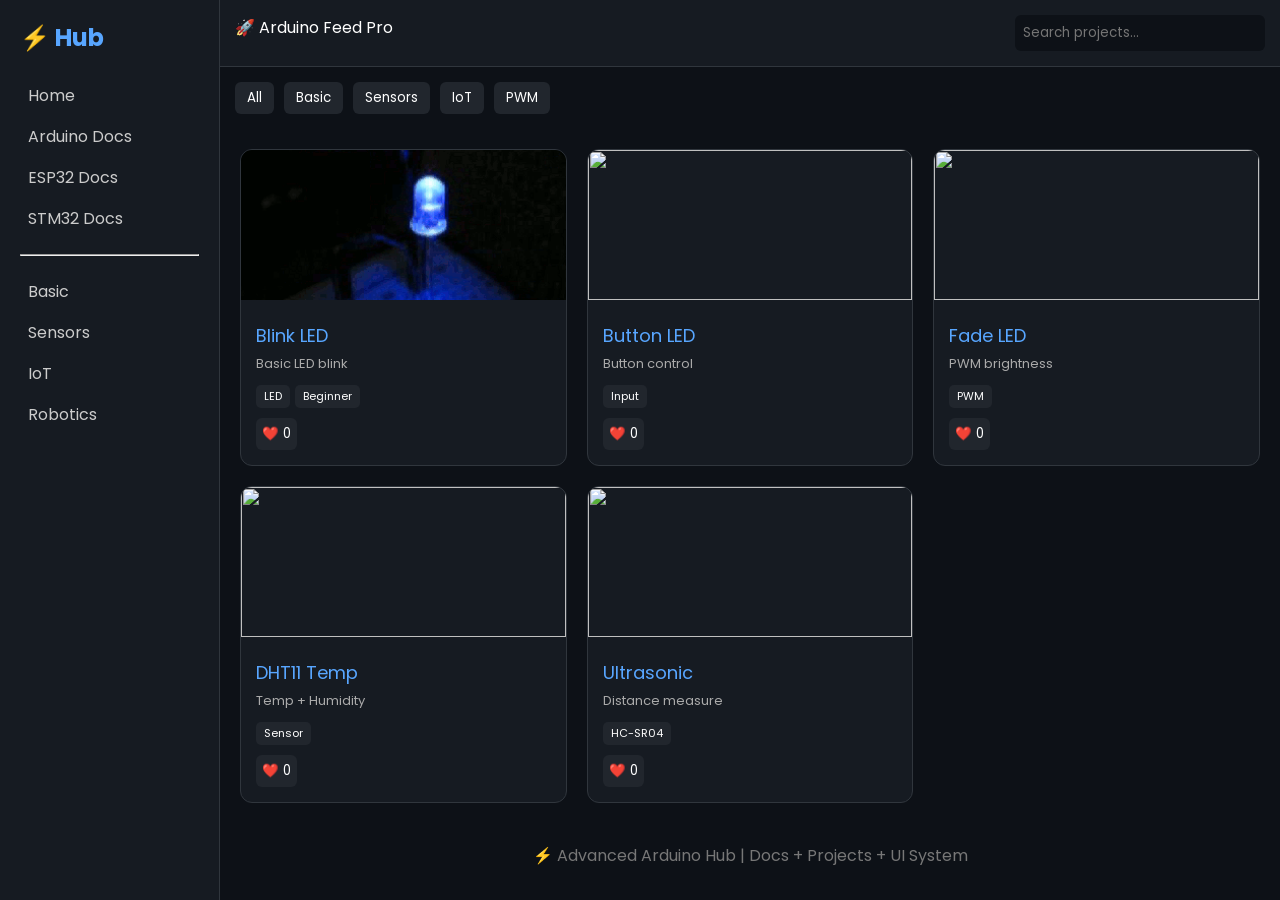
==== commit 096c5e79: "Update arduino.html" ====
--- a/arduino.html
+++ b/arduino.html
@@ -223,7 +223,7 @@
 {name:"Fade LED",cat:"pwm",img:"images/fade.gif",page:"pages/fade.html",desc:"PWM brightness",tags:["PWM"],id:"p3"},
 {name:"DHT11 Temp",cat:"sensor",img:"images/dht.jpg",page:"pages/dht.html",desc:"Temp + Humidity",tags:["Sensor"],id:"p4"},
 {name:"Ultrasonic",cat:"sensor",img:"images/ultra.jpg",page:"pages/ultra.html",desc:"Distance measure",tags:["HC-SR04"],id:"p5"},
-{name:"WiFi ESP32",cat:"iot",img:"images/wifi.jpg",page:"pages/wifi.html",desc:"WiFi connect",tags:["IoT"],id:"p6"}
+<!-- {name:"WiFi ESP32",cat:"iot",img:"images/wifi.jpg",page:"pages/wifi.html",desc:"WiFi connect",tags:["IoT"],id:"p6"} -->
 
 ];
 
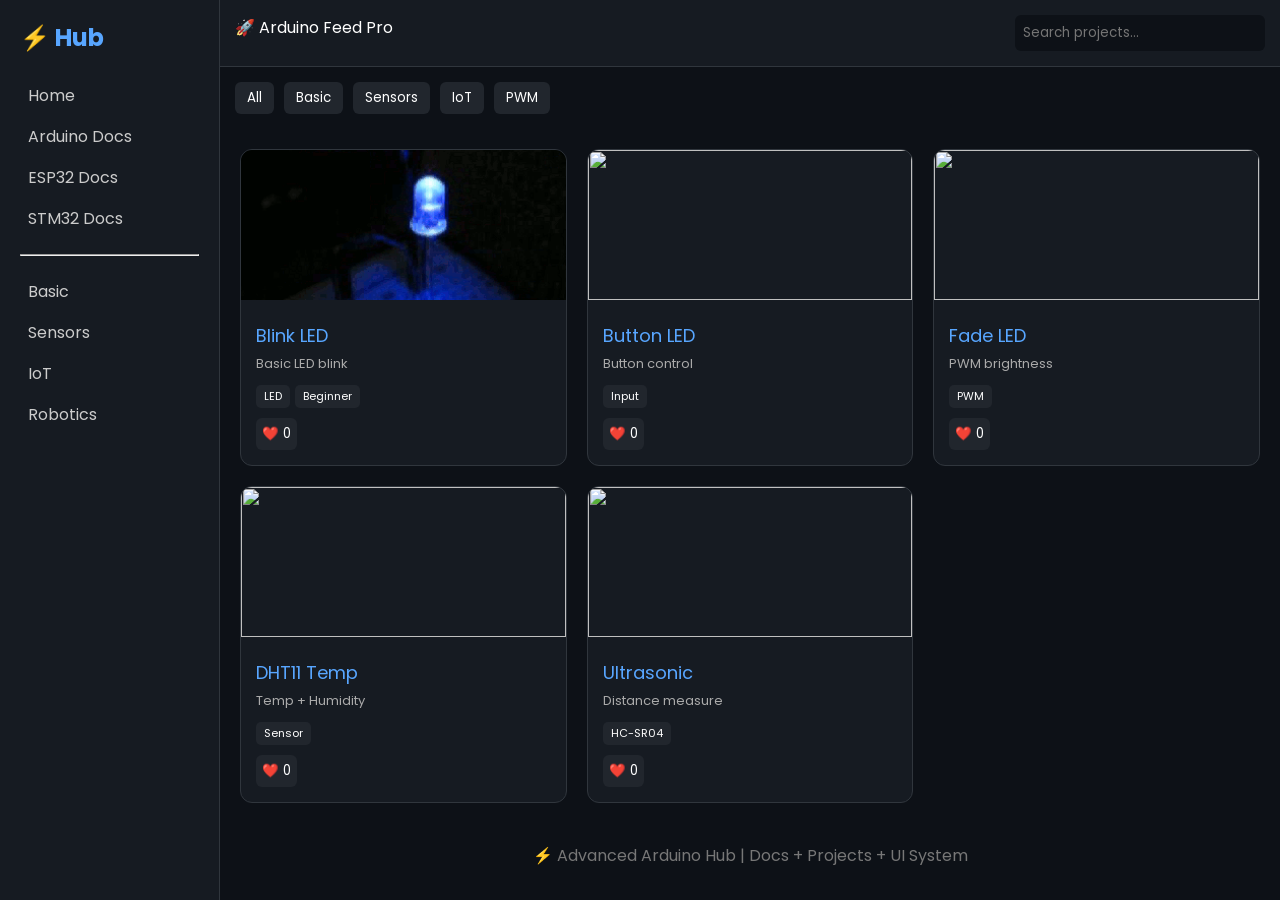
==== commit a5fd52b7: "Update arduino.html" ====
--- a/arduino.html
+++ b/arduino.html
@@ -223,7 +223,7 @@
 {name:"Fade LED",cat:"pwm",img:"images/fade.gif",page:"pages/fade.html",desc:"PWM brightness",tags:["PWM"],id:"p3"},
 {name:"DHT11 Temp",cat:"sensor",img:"images/dht.jpg",page:"pages/dht.html",desc:"Temp + Humidity",tags:["Sensor"],id:"p4"},
 {name:"Ultrasonic",cat:"sensor",img:"images/ultra.jpg",page:"pages/ultra.html",desc:"Distance measure",tags:["HC-SR04"],id:"p5"},
-<!-- {name:"WiFi ESP32",cat:"iot",img:"images/wifi.jpg",page:"pages/wifi.html",desc:"WiFi connect",tags:["IoT"],id:"p6"} -->
+ /* {name:"WiFi ESP32",cat:"iot",img:"images/wifi.jpg",page:"pages/wifi.html",desc:"WiFi connect",tags:["IoT"],id:"p6"} */ 
 
 ];
 
